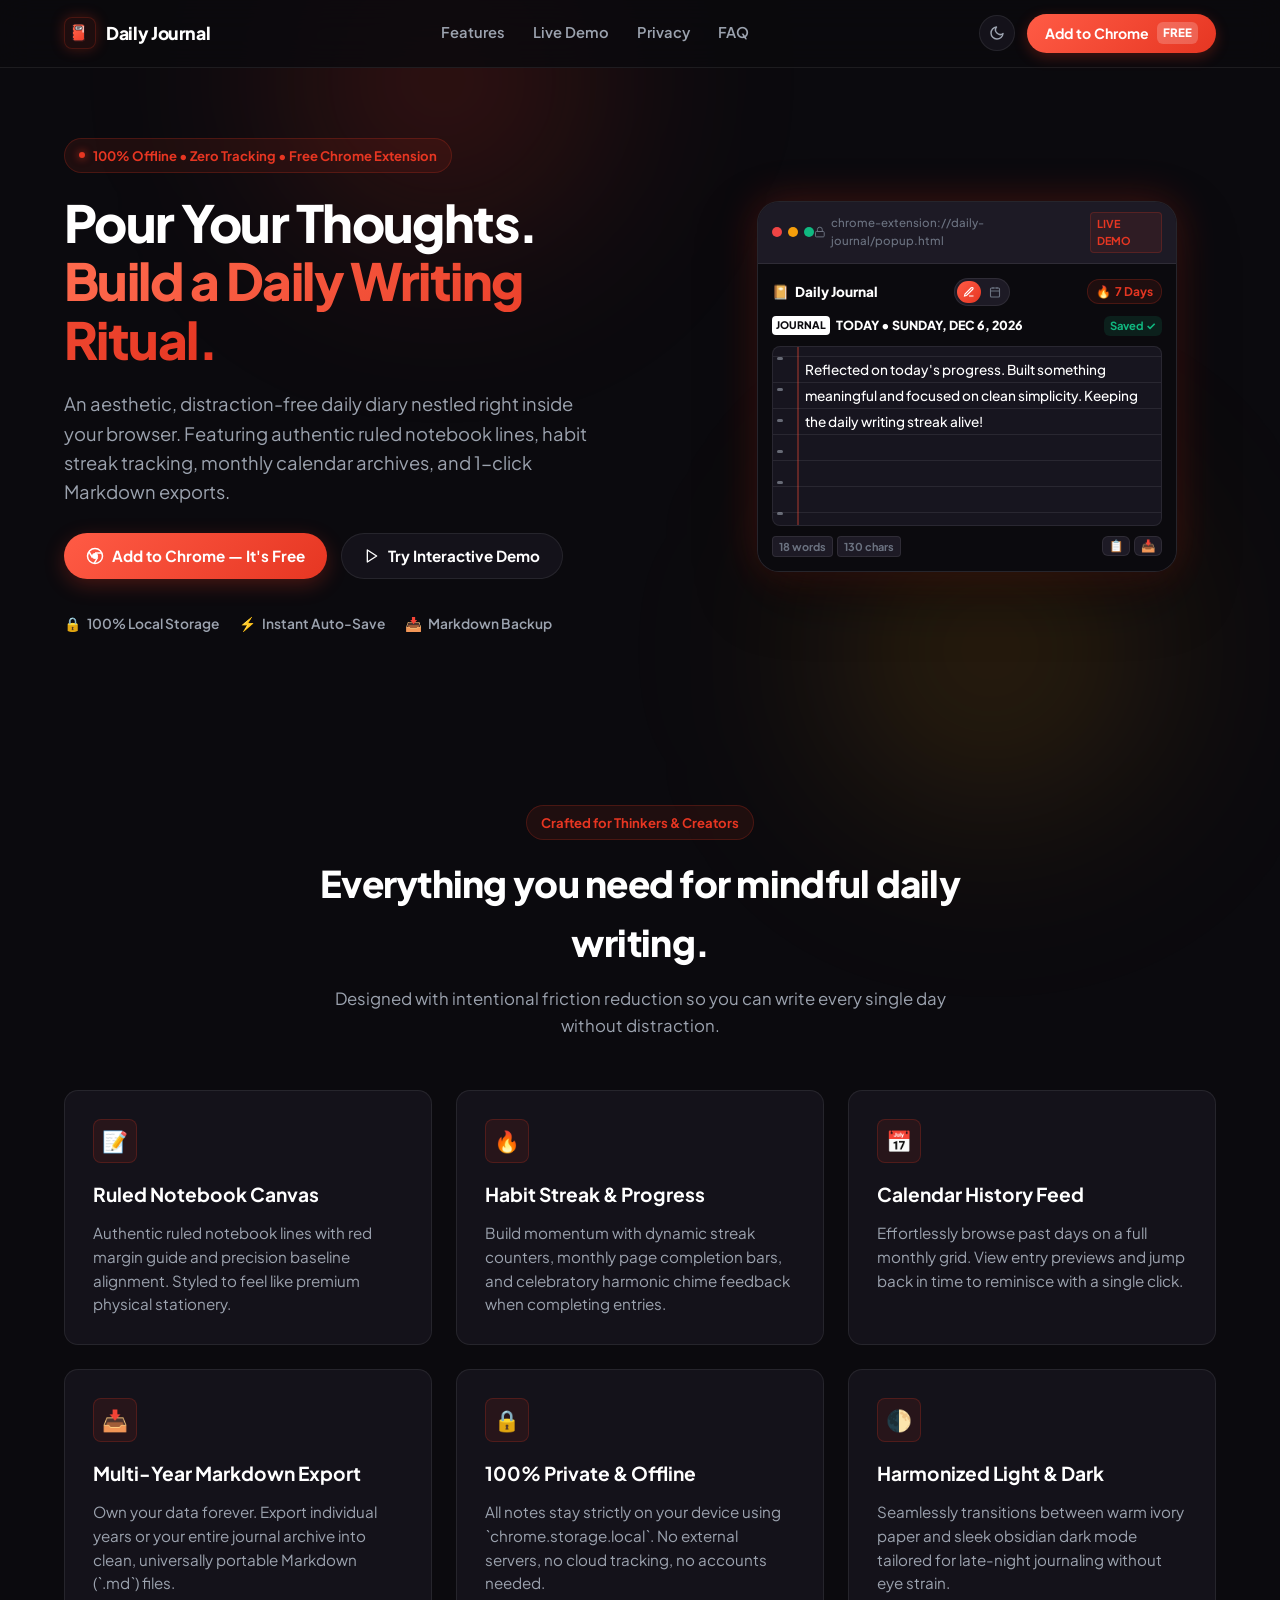
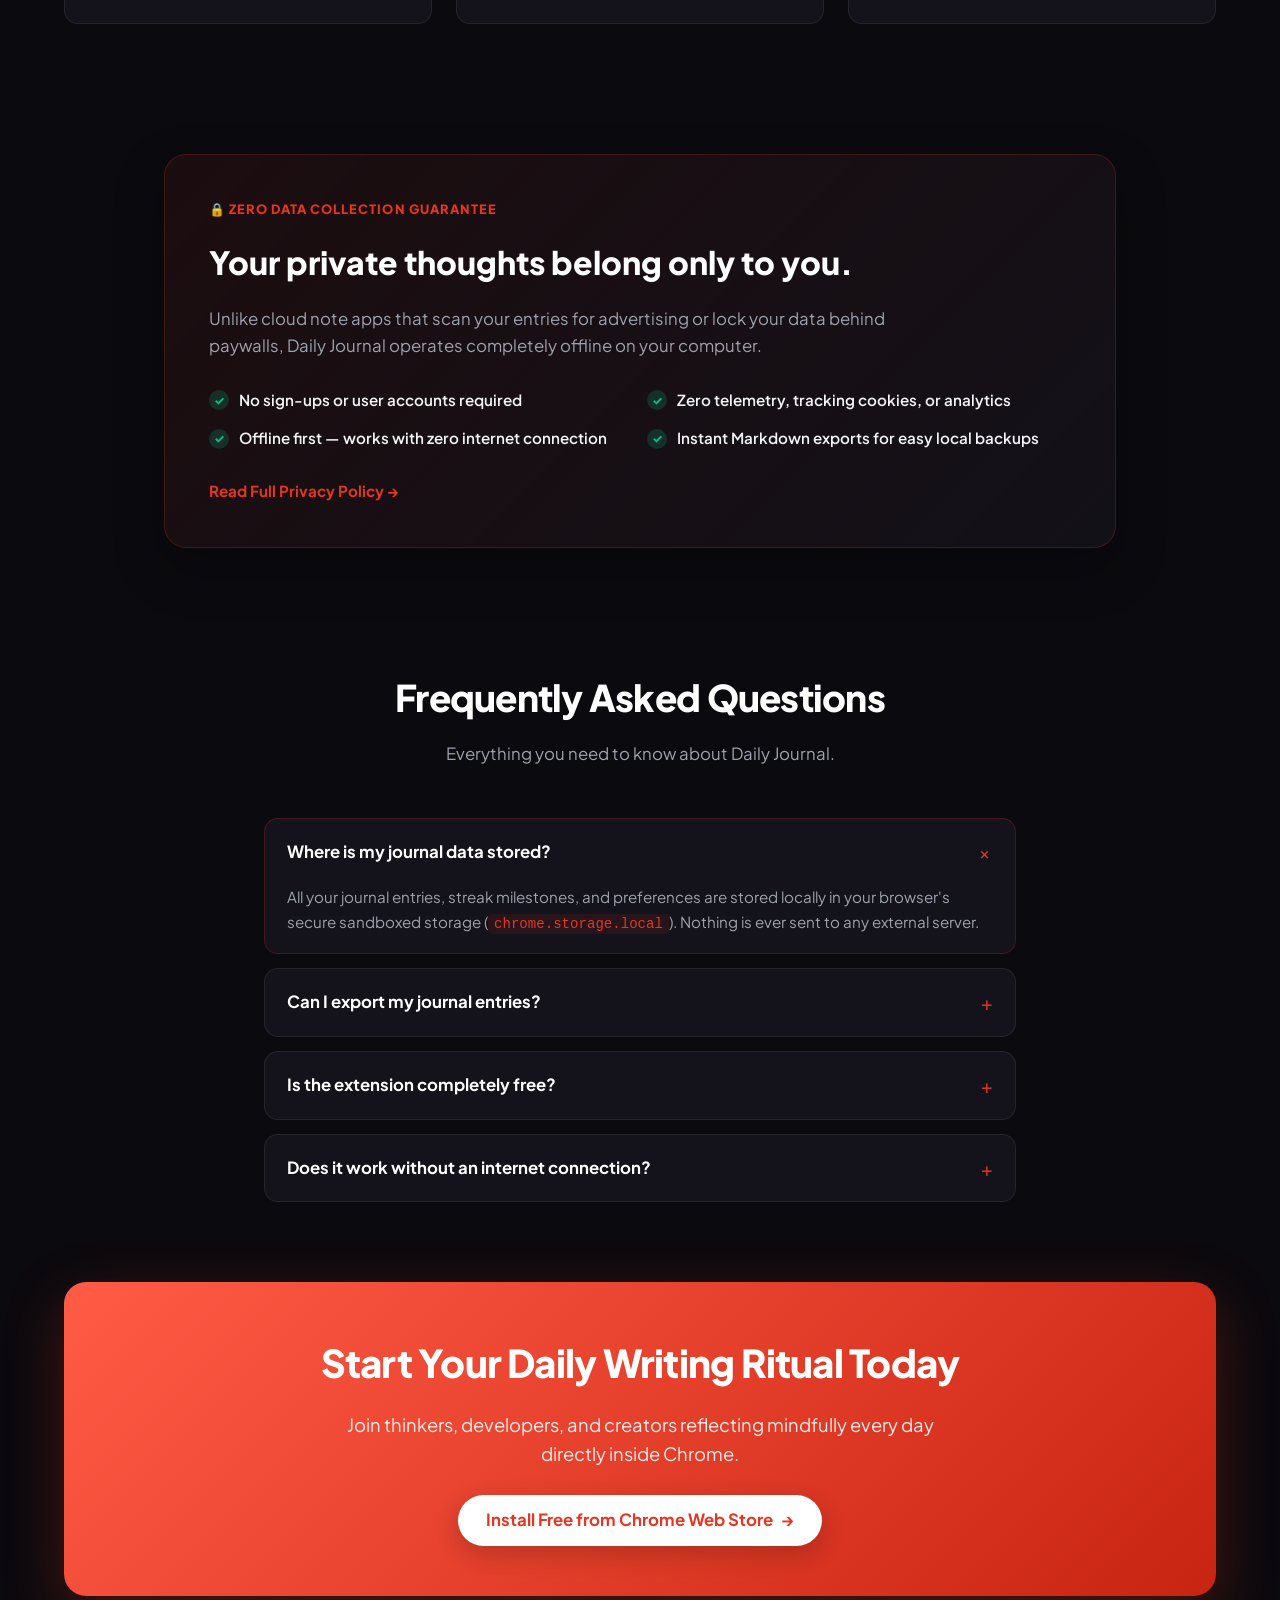
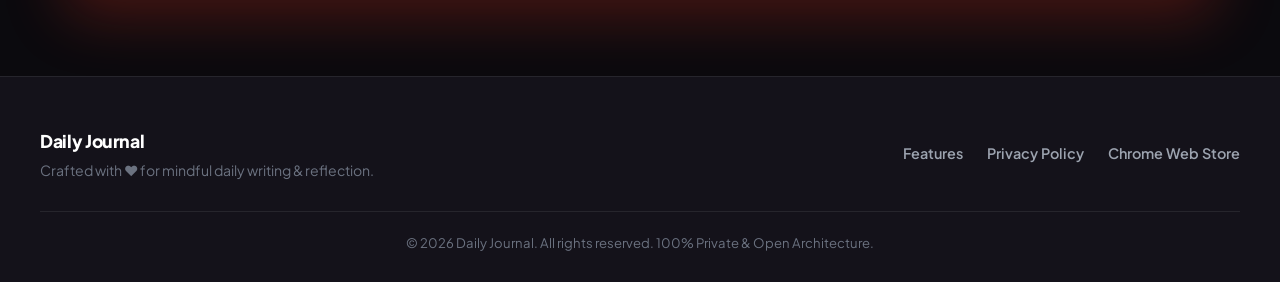
==== index.html @ 75b4e6ef "feat: initial commit for Daily Journal marketing website with GitHub templates, Pages workflow, and " ====
<!DOCTYPE html>
<html lang="en" data-theme="dark">

<head>
    <meta charset="UTF-8">
    <meta name="viewport" content="width=device-width, initial-scale=1.0">
    <title>Daily Journal - Minimalist Chrome Extension for Mindful Daily Writing</title>
    <meta name="description"
        content="An elegant, distraction-free daily journaling Chrome extension with authentic ruled paper lines, streak habit tracking, calendar history, and 1-click Markdown export. 100% offline & private.">
    <meta name="keywords"
        content="chrome extension, daily journal, minimalist diary, habit tracker, privacy note app, markdown journal, offline notes">
    
    <!-- Open Graph / Meta -->
    <meta property="og:type" content="website">
    <meta property="og:title" content="Daily Journal - Minimalist Chrome Extension">
    <meta property="og:description"
        content="Pour your thoughts and build a consistent writing habit directly in your browser. 100% private and offline.">
    
    <!-- Favicon -->
    <link rel="icon" type="image/svg+xml" href="data:image/svg+xml,%3Csvg xmlns='http://www.w3.org/2000/svg' viewBox='0 0 128 128'%3E%3Crect x='20' y='12' width='70' height='98' rx='14' fill='%23FF5B45'/%3E%3Crect x='36' y='24' width='40' height='22' rx='6' fill='%23FFFFFF'/%3E%3Cpolygon points='84,44 100,44 92,90' fill='%23FBBF24'/%3E%3C/svg%3E">

    <link rel="stylesheet" href="css/style.css">
    <link rel="preconnect" href="https://fonts.googleapis.com">
    <link rel="preconnect" href="https://fonts.gstatic.com" crossorigin>
    <link
        href="https://fonts.googleapis.com/css2?family=Plus+Jakarta+Sans:wght@400;500;600;700;800&family=Inter:wght@400;500;600;700&display=swap"
        rel="stylesheet">
</head>

<body>
    <!-- Ambient Background Glows -->
    <div class="ambient-glow glow-top"></div>
    <div class="ambient-glow glow-bottom"></div>

    <!-- Navigation Header -->
    <header class="site-header">
        <div class="nav-container">
            <a href="#" class="brand-badge">
                <div class="brand-icon">
                    <svg xmlns="http://www.w3.org/2000/svg" width="22" height="22" viewBox="0 0 128 128" fill="none">
                        <rect x="23" y="15" width="70" height="98" rx="14" fill="#C53222" opacity="0.4" />
                        <rect x="20" y="12" width="70" height="98" rx="14" fill="url(#coralCoverGrad)" stroke="#18151D" stroke-width="5" stroke-linejoin="round" />
                        <path d="M82 22C84.2 22 86 23.8 86 26V58C86 60.2 84.2 62 82 62C79.8 62 78 60.2 78 58V26C78 23.8 79.8 22 82 22Z" fill="#FFFFFF" opacity="0.75" />
                        <rect x="36" y="24" width="40" height="22" rx="6" fill="#F8FAFC" stroke="#18151D" stroke-width="4.5" />
                        <line x1="46" y1="32" x2="66" y2="32" stroke="#18151D" stroke-width="3.5" stroke-linecap="round" />
                        <line x1="46" y1="38" x2="60" y2="38" stroke="#18151D" stroke-width="3.5" stroke-linecap="round" />
                        <line x1="14" y1="28" x2="26" y2="28" stroke="#18151D" stroke-width="6" stroke-linecap="round" />
                        <line x1="14" y1="52" x2="26" y2="52" stroke="#18151D" stroke-width="6" stroke-linecap="round" />
                        <line x1="14" y1="76" x2="26" y2="76" stroke="#18151D" stroke-width="6" stroke-linecap="round" />
                        <line x1="14" y1="98" x2="26" y2="98" stroke="#18151D" stroke-width="6" stroke-linecap="round" />
                        <defs>
                            <linearGradient id="coralCoverGrad" x1="20" y1="12" x2="90" y2="110" gradientUnits="userSpaceOnUse">
                                <stop stop-color="#FF6B4E" />
                                <stop offset="1" stop-color="#F03D2B" />
                            </linearGradient>
                        </defs>
                    </svg>
                </div>
                <span class="brand-text">Daily Journal</span>
            </a>

            <nav class="nav-links">
                <a href="#features" class="nav-link">Features</a>
                <a href="#interactive-demo" class="nav-link">Live Demo</a>
                <a href="#privacy" class="nav-link">Privacy</a>
                <a href="#faq" class="nav-link">FAQ</a>
            </nav>

            <div class="nav-actions">
                <button id="theme-toggle-btn" class="icon-toggle-btn" aria-label="Toggle Light and Dark Mode" title="Toggle Theme">
                    <svg id="theme-icon-sun" class="hidden" xmlns="http://www.w3.org/2000/svg" width="16" height="16" viewBox="0 0 24 24" fill="none" stroke="currentColor" stroke-width="2.2" stroke-linecap="round" stroke-linejoin="round">
                        <circle cx="12" cy="12" r="5" />
                        <line x1="12" y1="1" x2="12" y2="3" />
                        <line x1="12" y1="21" x2="12" y2="23" />
                        <line x1="4.22" y1="4.22" x2="5.64" y2="5.64" />
                        <line x1="18.36" y1="18.36" x2="19.78" y2="19.78" />
                        <line x1="1" y1="12" x2="3" y2="12" />
                        <line x1="21" y1="12" x2="23" y2="12" />
                        <line x1="4.22" y1="19.78" x2="5.64" y2="18.36" />
                        <line x1="18.36" y1="5.64" x2="19.78" y2="4.22" />
                    </svg>
                    <svg id="theme-icon-moon" xmlns="http://www.w3.org/2000/svg" width="16" height="16" viewBox="0 0 24 24" fill="none" stroke="currentColor" stroke-width="2.2" stroke-linecap="round" stroke-linejoin="round">
                        <path d="M21 12.79A9 9 0 1 1 11.21 3 7 7 0 0 0 21 12.79z" />
                    </svg>
                </button>
                <a href="https://chrome.google.com/webstore" target="_blank" class="cta-btn cta-btn-header">
                    <span>Add to Chrome</span>
                    <span class="cta-badge">Free</span>
                </a>
            </div>
        </div>
    </header>

    <!-- Hero Section -->
    <main>
        <section class="hero-section">
            <div class="hero-content">
                <div class="pill-tag">
                    <span class="pill-dot"></span>
                    <span>100% Offline • Zero Tracking • Free Chrome Extension</span>
                </div>
                
                <h1 class="hero-headline">
                    Pour Your Thoughts.<br>
                    <span class="gradient-text">Build a Daily Writing Ritual.</span>
                </h1>

                <p class="hero-subtext">
                    An aesthetic, distraction-free daily diary nestled right inside your browser. Featuring authentic ruled notebook lines, habit streak tracking, monthly calendar archives, and 1-click Markdown exports.
                </p>

                <div class="hero-cta-group">
                    <a href="https://chrome.google.com/webstore" target="_blank" class="cta-btn cta-btn-primary">
                        <svg xmlns="http://www.w3.org/2000/svg" width="18" height="18" viewBox="0 0 24 24" fill="currentColor">
                            <circle cx="12" cy="12" r="10" fill="none" stroke="currentColor" stroke-width="2"/>
                            <circle cx="12" cy="12" r="4"/>
                            <line x1="21.17" y1="8" x2="12" y2="8" stroke="currentColor" stroke-width="2"/>
                            <line x1="3.95" y1="6.06" x2="8.54" y2="14" stroke="currentColor" stroke-width="2"/>
                            <line x1="10.88" y1="21.94" x2="15.46" y2="14" stroke="currentColor" stroke-width="2"/>
                        </svg>
                        <span>Add to Chrome — It's Free</span>
                    </a>
                    <a href="#interactive-demo" class="cta-btn cta-btn-secondary">
                        <svg xmlns="http://www.w3.org/2000/svg" width="16" height="16" viewBox="0 0 24 24" fill="none" stroke="currentColor" stroke-width="2" stroke-linecap="round" stroke-linejoin="round">
                            <polygon points="5 3 19 12 5 21 5 3"/>
                        </svg>
                        <span>Try Interactive Demo</span>
                    </a>
                </div>

                <div class="hero-trust-badges">
                    <div class="trust-item">
                        <span class="trust-icon">🔒</span>
                        <span>100% Local Storage</span>
                    </div>
                    <div class="trust-item">
                        <span class="trust-icon">⚡</span>
                        <span>Instant Auto-Save</span>
                    </div>
                    <div class="trust-item">
                        <span class="trust-icon">📥</span>
                        <span>Markdown Backup</span>
                    </div>
                </div>
            </div>

            <!-- Interactive Live Mockup -->
            <div id="interactive-demo" class="hero-preview-container">
                <div class="mockup-frame">
                    <div class="mockup-header-bar">
                        <div class="mockup-dots">
                            <span class="dot red"></span>
                            <span class="dot yellow"></span>
                            <span class="dot green"></span>
                        </div>
                        <div class="mockup-address-bar">
                            <svg xmlns="http://www.w3.org/2000/svg" width="12" height="12" viewBox="0 0 24 24" fill="none" stroke="currentColor" stroke-width="2"><rect x="3" y="11" width="18" height="11" rx="2" ry="2"/><path d="M7 11V7a5 5 0 0 1 10 0v4"/></svg>
                            <span>chrome-extension://daily-journal/popup.html</span>
                        </div>
                        <div class="mockup-hint">Live Demo</div>
                    </div>

                    <!-- Journal Extension Window Simulation -->
                    <div class="journal-card-demo">
                        <div class="demo-header">
                            <div class="demo-brand">
                                <span class="demo-icon">📔</span>
                                <span class="demo-title">Daily Journal</span>
                            </div>
                            <div class="demo-tabs">
                                <button class="demo-tab active" title="Daily Notes View">
                                    <svg xmlns="http://www.w3.org/2000/svg" width="12" height="12" viewBox="0 0 24 24" fill="none" stroke="currentColor" stroke-width="2.2"><path d="M12 20h9"/><path d="M16.5 3.5a2.121 2.121 0 0 1 3 3L7 19l-4 1 1-4L16.5 3.5z"/></svg>
                                </button>
                                <button class="demo-tab" title="Calendar Overview">
                                    <svg xmlns="http://www.w3.org/2000/svg" width="12" height="12" viewBox="0 0 24 24" fill="none" stroke="currentColor" stroke-width="2.2"><rect x="3" y="4" width="18" height="18" rx="2" ry="2"/><line x1="16" y1="2" x2="16" y2="6"/><line x1="8" y1="2" x2="8" y2="6"/><line x1="3" y1="10" x2="21" y2="10"/></svg>
                                </button>
                            </div>
                            <div class="demo-streak">
                                <span class="fire-icon">🔥</span>
                                <span>7 Days</span>
                            </div>
                        </div>

                        <div class="demo-editor-header">
                            <div class="demo-editor-tag">JOURNAL</div>
                            <h3 id="demo-date-heading">TODAY • WEDNESDAY, OCT 7, 2026</h3>
                            <span class="demo-saved-tag">Saved ✓</span>
                        </div>

                        <div class="demo-paper-container">
                            <div class="demo-spine">
                                <span></span><span></span><span></span><span></span><span></span><span></span>
                            </div>
                            <textarea id="demo-textarea" placeholder="Pour your thoughts here... How was your day?">Reflected on today's progress. Built something meaningful and focused on clean simplicity. Keeping the daily writing streak alive!</textarea>
                        </div>

                        <div class="demo-footer">
                            <div class="demo-stats">
                                <span id="demo-word-count" class="demo-stat-pill">23 words</span>
                                <span id="demo-char-count" class="demo-stat-pill">144 chars</span>
                            </div>
                            <div class="demo-actions">
                                <button class="demo-btn" title="Copy entry">📋</button>
                                <button class="demo-btn" title="Export Markdown">📥</button>
                            </div>
                        </div>
                    </div>
                </div>
            </div>
        </section>

        <!-- Core Features Grid -->
        <section id="features" class="features-section">
            <div class="section-heading">
                <div class="pill-tag">Crafted for Thinkers & Creators</div>
                <h2>Everything you need for mindful daily writing.</h2>
                <p>Designed with intentional friction reduction so you can write every single day without distraction.</p>
            </div>

            <div class="features-grid">
                <!-- Feature 1 -->
                <div class="feature-card">
                    <div class="feature-icon-wrapper">
                        <span>📝</span>
                    </div>
                    <h3>Ruled Notebook Canvas</h3>
                    <p>Authentic ruled notebook lines with red margin guide and precision baseline alignment. Styled to feel like premium physical stationery.</p>
                </div>

                <!-- Feature 2 -->
                <div class="feature-card">
                    <div class="feature-icon-wrapper">
                        <span>🔥</span>
                    </div>
                    <h3>Habit Streak & Progress</h3>
                    <p>Build momentum with dynamic streak counters, monthly page completion bars, and celebratory harmonic chime feedback when completing entries.</p>
                </div>

                <!-- Feature 3 -->
                <div class="feature-card">
                    <div class="feature-icon-wrapper">
                        <span>📅</span>
                    </div>
                    <h3>Calendar History Feed</h3>
                    <p>Effortlessly browse past days on a full monthly grid. View entry previews and jump back in time to reminisce with a single click.</p>
                </div>

                <!-- Feature 4 -->
                <div class="feature-card">
                    <div class="feature-icon-wrapper">
                        <span>📥</span>
                    </div>
                    <h3>Multi-Year Markdown Export</h3>
                    <p>Own your data forever. Export individual years or your entire journal archive into clean, universally portable Markdown (`.md`) files.</p>
                </div>

                <!-- Feature 5 -->
                <div class="feature-card">
                    <div class="feature-icon-wrapper">
                        <span>🔒</span>
                    </div>
                    <h3>100% Private & Offline</h3>
                    <p>All notes stay strictly on your device using `chrome.storage.local`. No external servers, no cloud tracking, no accounts needed.</p>
                </div>

                <!-- Feature 6 -->
                <div class="feature-card">
                    <div class="feature-icon-wrapper">
                        <span>🌓</span>
                    </div>
                    <h3>Harmonized Light & Dark</h3>
                    <p>Seamlessly transitions between warm ivory paper and sleek obsidian dark mode tailored for late-night journaling without eye strain.</p>
                </div>
            </div>
        </section>

        <!-- Privacy & Security Assurance -->
        <section id="privacy" class="privacy-section">
            <div class="privacy-card">
                <div class="privacy-badge">🔒 ZERO DATA COLLECTION GUARANTEE</div>
                <h2>Your private thoughts belong only to you.</h2>
                <p>Unlike cloud note apps that scan your entries for advertising or lock your data behind paywalls, Daily Journal operates completely offline on your computer.</p>
                
                <div class="privacy-checklist">
                    <div class="check-item">
                        <span class="check-icon">✓</span>
                        <span>No sign-ups or user accounts required</span>
                    </div>
                    <div class="check-item">
                        <span class="check-icon">✓</span>
                        <span>Zero telemetry, tracking cookies, or analytics</span>
                    </div>
                    <div class="check-item">
                        <span class="check-icon">✓</span>
                        <span>Offline first — works with zero internet connection</span>
                    </div>
                    <div class="check-item">
                        <span class="check-icon">✓</span>
                        <span>Instant Markdown exports for easy local backups</span>
                    </div>
                </div>

                <a href="privacy.html" class="privacy-link">Read Full Privacy Policy →</a>
            </div>
        </section>

        <!-- Frequently Asked Questions -->
        <section id="faq" class="faq-section">
            <div class="section-heading">
                <h2>Frequently Asked Questions</h2>
                <p>Everything you need to know about Daily Journal.</p>
            </div>

            <div class="faq-accordion">
                <details class="faq-item" open>
                    <summary class="faq-question">
                        <span>Where is my journal data stored?</span>
                        <span class="faq-icon">+</span>
                    </summary>
                    <div class="faq-answer">
                        <p>All your journal entries, streak milestones, and preferences are stored locally in your browser's secure sandboxed storage (<code>chrome.storage.local</code>). Nothing is ever sent to any external server.</p>
                    </div>
                </details>

                <details class="faq-item">
                    <summary class="faq-question">
                        <span>Can I export my journal entries?</span>
                        <span class="faq-icon">+</span>
                    </summary>
                    <div class="faq-answer">
                        <p>Yes! Click on the Habit Streak popover in the extension header to export any year's entries or your complete archive as a beautifully formatted Markdown (<code>.md</code>) file directly to your downloads folder.</p>
                    </div>
                </details>

                <details class="faq-item">
                    <summary class="faq-question">
                        <span>Is the extension completely free?</span>
                        <span class="faq-icon">+</span>
                    </summary>
                    <div class="faq-answer">
                        <p>Yes, Daily Journal is 100% free with no ads, no subscriptions, and no paywalled features.</p>
                    </div>
                </details>

                <details class="faq-item">
                    <summary class="faq-question">
                        <span>Does it work without an internet connection?</span>
                        <span class="faq-icon">+</span>
                    </summary>
                    <div class="faq-answer">
                        <p>Absolutely. Because all logic and storage run locally inside your browser package, you can write, reflect, and browse your history anywhere, anytime—even offline in airplane mode.</p>
                    </div>
                </details>
            </div>
        </section>

        <!-- Final Call to Action -->
        <section class="cta-banner-section">
            <div class="cta-banner-card">
                <h2>Start Your Daily Writing Ritual Today</h2>
                <p>Join thinkers, developers, and creators reflecting mindfully every day directly inside Chrome.</p>
                <div class="banner-actions">
                    <a href="https://chrome.google.com/webstore" target="_blank" class="cta-btn cta-btn-primary">
                        <span>Install Free from Chrome Web Store</span>
                        <span class="cta-arrow">→</span>
                    </a>
                </div>
            </div>
        </section>
    </main>

    <!-- Footer -->
    <footer class="site-footer">
        <div class="footer-container">
            <div class="footer-left">
                <span class="brand-text">Daily Journal</span>
                <p>Crafted with ❤️ for mindful daily writing & reflection.</p>
            </div>
            <div class="footer-links">
                <a href="#features">Features</a>
                <a href="privacy.html">Privacy Policy</a>
                <a href="https://chrome.google.com/webstore" target="_blank">Chrome Web Store</a>
            </div>
        </div>
        <div class="footer-bottom">
            <span>© 2026 Daily Journal. All rights reserved. 100% Private & Open Architecture.</span>
        </div>
    </footer>

    <script src="js/main.js"></script>
</body>

</html>
---- css/style.css ----
/* ==========================================================================
   Daily Journal - Marketing & Store Landing Page Design System
   ========================================================================== */

:root {
    /* Color Palette - Vibrant Coral & Golden Glow */
    --coral-primary: #E63622;
    --coral-light: #FF533D;
    --coral-dark: #C82412;
    --coral-gradient: linear-gradient(135deg, #FF5B45 0%, #E63622 100%);
    --coral-glow: rgba(230, 54, 34, 0.28);
    --coral-subtle: rgba(230, 54, 34, 0.09);
    --coral-border: rgba(230, 54, 34, 0.22);

    --accent-amber: #F59E0B;
    --accent-amber-glow: rgba(245, 158, 11, 0.25);

    /* Canvas (Dark by default for ultra-modern landing aesthetics) */
    --bg-base: #0B0A0E;
    --bg-surface: #14121A;
    --bg-surface-elevated: #1D1A25;
    --bg-header: rgba(11, 10, 14, 0.85);
    --bg-input: #17151F;
    --glass-border: rgba(255, 255, 255, 0.08);
    --glass-border-hover: rgba(255, 255, 255, 0.18);

    /* Typography */
    --text-pure: #FFFFFF;
    --text-primary: #F3F4F6;
    --text-secondary: #9CA3AF;
    --text-muted: #6B7280;

    /* Ruled Paper Simulation */
    --paper-line: rgba(255, 255, 255, 0.08);
    --paper-margin-line: rgba(255, 77, 54, 0.32);
    --paper-line-height: 26px;
    --paper-padding-top: 10px;

    /* Success / Accents */
    --success-green: #10B981;
    --radius-sm: 8px;
    --radius-md: 14px;
    --radius-lg: 22px;
    --radius-full: 9999px;
}

[data-theme="light"] {
    --bg-base: #F8F7F4;
    --bg-surface: #FFFFFF;
    --bg-surface-elevated: #F1EFEA;
    --bg-header: rgba(248, 247, 244, 0.88);
    --bg-input: #FFFFFF;
    --glass-border: rgba(0, 0, 0, 0.08);
    --glass-border-hover: rgba(0, 0, 0, 0.16);

    --text-pure: #1A181E;
    --text-primary: #27252E;
    --text-secondary: #4E4B56;
    --text-muted: #7E7A88;

    --paper-line: rgba(220, 80, 60, 0.12);
    --paper-margin-line: rgba(230, 54, 34, 0.26);
}

/* Base Resets */
*, *::before, *::after {
    box-sizing: border-box;
    margin: 0;
    padding: 0;
}

html {
    scroll-behavior: smooth;
    font-size: 16px;
}

body {
    font-family: 'Plus Jakarta Sans', 'Inter', -apple-system, BlinkMacSystemFont, sans-serif;
    background-color: var(--bg-base);
    color: var(--text-primary);
    line-height: 1.6;
    overflow-x: hidden;
    position: relative;
    transition: background-color 0.3s ease, color 0.3s ease;
    -webkit-font-smoothing: antialiased;
}

/* Ambient Glows */
.ambient-glow {
    position: fixed;
    pointer-events: none;
    border-radius: 50%;
    z-index: 0;
}

.glow-top {
    top: -120px;
    left: 15%;
    width: 500px;
    height: 400px;
    background: radial-gradient(circle, var(--coral-glow) 0%, transparent 70%);
    filter: blur(90px);
}

.glow-bottom {
    bottom: 50px;
    right: 5%;
    width: 450px;
    height: 400px;
    background: radial-gradient(circle, var(--accent-amber-glow) 0%, transparent 70%);
    filter: blur(100px);
}

/* Header & Nav */
.site-header {
    position: sticky;
    top: 0;
    width: 100%;
    background: var(--bg-header);
    backdrop-filter: blur(16px);
    -webkit-backdrop-filter: blur(16px);
    border-bottom: 1px solid var(--glass-border);
    z-index: 100;
    transition: all 0.3s ease;
}

.nav-container {
    max-width: 1200px;
    margin: 0 auto;
    padding: 14px 24px;
    display: flex;
    justify-content: space-between;
    align-items: center;
    gap: 16px;
}

.brand-badge {
    display: flex;
    align-items: center;
    gap: 10px;
    text-decoration: none;
    color: var(--text-pure);
}

.brand-icon {
    width: 32px;
    height: 32px;
    background: var(--coral-subtle);
    border: 1px solid var(--coral-border);
    border-radius: var(--radius-sm);
    display: flex;
    align-items: center;
    justify-content: center;
    box-shadow: 0 0 14px var(--coral-glow);
    transition: transform 0.3s cubic-bezier(0.34, 1.56, 0.64, 1);
}

.brand-badge:hover .brand-icon {
    transform: rotate(-8deg) scale(1.1);
}

.brand-text {
    font-size: 1.1rem;
    font-weight: 800;
    letter-spacing: -0.02em;
    color: var(--text-pure);
}

.nav-links {
    display: flex;
    gap: 28px;
    align-items: center;
}

.nav-link {
    color: var(--text-secondary);
    text-decoration: none;
    font-size: 0.92rem;
    font-weight: 600;
    transition: color 0.2s ease;
}

.nav-link:hover {
    color: var(--coral-primary);
}

.nav-actions {
    display: flex;
    align-items: center;
    gap: 12px;
}

.icon-toggle-btn {
    background: var(--bg-surface);
    border: 1px solid var(--glass-border);
    color: var(--text-secondary);
    width: 36px;
    height: 36px;
    border-radius: var(--radius-full);
    display: flex;
    align-items: center;
    justify-content: center;
    cursor: pointer;
    transition: all 0.2s ease;
}

.icon-toggle-btn:hover {
    color: var(--coral-primary);
    border-color: var(--coral-border);
    background: var(--coral-subtle);
    transform: rotate(15deg);
}

.icon-toggle-btn .hidden {
    display: none;
}

/* Call to Action Buttons */
.cta-btn {
    display: inline-flex;
    align-items: center;
    justify-content: center;
    gap: 8px;
    font-family: inherit;
    font-size: 0.95rem;
    font-weight: 700;
    text-decoration: none;
    border-radius: var(--radius-full);
    padding: 10px 22px;
    cursor: pointer;
    transition: all 0.25s cubic-bezier(0.16, 1, 0.3, 1);
}

.cta-btn-header {
    background: var(--coral-gradient);
    color: #FFFFFF;
    box-shadow: 0 4px 14px var(--coral-glow);
    padding: 8px 18px;
    font-size: 0.88rem;
}

.cta-badge {
    background: rgba(255, 255, 255, 0.2);
    font-size: 0.72rem;
    font-weight: 800;
    padding: 2px 6px;
    border-radius: 6px;
    text-transform: uppercase;
}

.cta-btn-primary {
    background: var(--coral-gradient);
    color: #FFFFFF;
    box-shadow: 0 6px 20px var(--coral-glow);
}

.cta-btn-primary:hover {
    transform: translateY(-2px);
    box-shadow: 0 8px 28px var(--coral-glow);
}

.cta-btn-secondary {
    background: var(--bg-surface);
    border: 1px solid var(--glass-border);
    color: var(--text-pure);
}

.cta-btn-secondary:hover {
    border-color: var(--coral-border);
    background: var(--coral-subtle);
    color: var(--coral-primary);
    transform: translateY(-2px);
}

/* Hero Section */
.hero-section {
    max-width: 1200px;
    margin: 0 auto;
    padding: 70px 24px 80px 24px;
    display: grid;
    grid-template-columns: 1.15fr 0.95fr;
    gap: 50px;
    align-items: center;
    position: relative;
    z-index: 10;
}

.hero-content {
    display: flex;
    flex-direction: column;
    gap: 20px;
}

.pill-tag {
    display: inline-flex;
    align-items: center;
    gap: 8px;
    background: var(--coral-subtle);
    border: 1px solid var(--coral-border);
    color: var(--coral-primary);
    font-size: 0.82rem;
    font-weight: 700;
    padding: 6px 14px;
    border-radius: var(--radius-full);
    width: fit-content;
}

.pill-dot {
    width: 6px;
    height: 6px;
    border-radius: 50%;
    background: var(--coral-primary);
    box-shadow: 0 0 8px var(--coral-primary);
    animation: pulseDot 2s infinite ease-in-out;
}

@keyframes pulseDot {
    0%, 100% { transform: scale(1); opacity: 1; }
    50% { transform: scale(1.5); opacity: 0.5; }
}

.hero-headline {
    font-size: 3.2rem;
    font-weight: 800;
    line-height: 1.15;
    letter-spacing: -0.03em;
    color: var(--text-pure);
}

.gradient-text {
    background: linear-gradient(135deg, #FF6B4E 0%, #E63622 100%);
    -webkit-background-clip: text;
    -webkit-text-fill-color: transparent;
}

.hero-subtext {
    font-size: 1.15rem;
    color: var(--text-secondary);
    line-height: 1.6;
    max-width: 540px;
}

.hero-cta-group {
    display: flex;
    gap: 14px;
    flex-wrap: wrap;
    margin-top: 6px;
}

.hero-trust-badges {
    display: flex;
    gap: 20px;
    margin-top: 14px;
    flex-wrap: wrap;
}

.trust-item {
    display: flex;
    align-items: center;
    gap: 6px;
    font-size: 0.86rem;
    font-weight: 600;
    color: var(--text-secondary);
}

/* Mockup Frame & Live Simulation */
.hero-preview-container {
    display: flex;
    justify-content: center;
    position: relative;
}

.mockup-frame {
    width: 100%;
    max-width: 420px;
    background: var(--bg-surface);
    border: 1px solid var(--glass-border);
    border-radius: var(--radius-lg);
    box-shadow: 0 24px 60px rgba(0, 0, 0, 0.4), 0 0 40px var(--coral-glow);
    overflow: hidden;
    transition: transform 0.3s ease;
}

.mockup-frame:hover {
    transform: translateY(-4px);
}

.mockup-header-bar {
    display: flex;
    align-items: center;
    justify-content: space-between;
    padding: 10px 14px;
    background: var(--bg-surface-elevated);
    border-bottom: 1px solid var(--glass-border);
    font-size: 0.75rem;
}

.mockup-dots {
    display: flex;
    gap: 6px;
}

.mockup-dots .dot {
    width: 10px;
    height: 10px;
    border-radius: 50%;
}

.dot.red { background: #EF4444; }
.dot.yellow { background: #F59E0B; }
.dot.green { background: #10B981; }

.mockup-address-bar {
    display: flex;
    align-items: center;
    gap: 6px;
    color: var(--text-muted);
    font-size: 0.72rem;
    font-weight: 500;
}

.mockup-hint {
    background: var(--coral-subtle);
    border: 1px solid var(--coral-border);
    color: var(--coral-primary);
    font-weight: 700;
    font-size: 0.68rem;
    padding: 2px 6px;
    border-radius: 4px;
    text-transform: uppercase;
}

/* Journal Live Simulation */
.journal-card-demo {
    padding: 14px;
    display: flex;
    flex-direction: column;
    gap: 10px;
    background: var(--bg-base);
}

.demo-header {
    display: flex;
    align-items: center;
    justify-content: space-between;
}

.demo-brand {
    display: flex;
    align-items: center;
    gap: 6px;
    font-weight: 800;
    font-size: 0.85rem;
    color: var(--text-pure);
}

.demo-tabs {
    display: flex;
    background: var(--bg-surface-elevated);
    border: 1px solid var(--glass-border);
    border-radius: 20px;
    padding: 2px;
    gap: 2px;
}

.demo-tab {
    background: transparent;
    border: none;
    color: var(--text-muted);
    width: 24px;
    height: 22px;
    border-radius: 12px;
    display: flex;
    align-items: center;
    justify-content: center;
    cursor: pointer;
}

.demo-tab.active {
    background: var(--coral-gradient);
    color: #FFFFFF;
}

.demo-streak {
    display: flex;
    align-items: center;
    gap: 4px;
    background: var(--coral-subtle);
    border: 1px solid var(--coral-border);
    color: var(--coral-primary);
    font-size: 0.75rem;
    font-weight: 700;
    padding: 2px 8px;
    border-radius: 12px;
}

.demo-editor-header {
    display: flex;
    align-items: center;
    gap: 6px;
}

.demo-editor-tag {
    font-size: 0.65rem;
    font-weight: 800;
    padding: 1px 4px;
    border-radius: 4px;
    background: var(--text-pure);
    color: var(--bg-base);
}

.demo-editor-header h3 {
    font-size: 0.78rem;
    font-weight: 800;
    color: var(--text-pure);
    flex: 1;
    white-space: nowrap;
    overflow: hidden;
    text-overflow: ellipsis;
}

.demo-saved-tag {
    font-size: 0.7rem;
    font-weight: 700;
    color: var(--success-green);
    background: rgba(16, 185, 129, 0.12);
    padding: 1px 6px;
    border-radius: 6px;
}

.demo-paper-container {
    position: relative;
    height: 180px;
    border: 1px solid var(--glass-border);
    border-radius: var(--radius-sm);
    background: var(--bg-input);
    overflow: hidden;
}

.demo-spine {
    position: absolute;
    left: 4px;
    top: 10px;
    bottom: 10px;
    width: 6px;
    display: flex;
    flex-direction: column;
    justify-content: space-between;
    pointer-events: none;
    z-index: 10;
    opacity: 0.6;
}

.demo-spine span {
    width: 6px;
    height: 3px;
    border-radius: 2px;
    background: #9CA3AF;
}

#demo-textarea {
    width: 100%;
    height: 100%;
    background-color: transparent;
    background-image: 
        linear-gradient(90deg, transparent 24px, var(--paper-margin-line) 24px, var(--paper-margin-line) 25.5px, transparent 25.5px),
        linear-gradient(to bottom, transparent calc(var(--paper-line-height) - 1px), var(--paper-line) calc(var(--paper-line-height) - 1px), var(--paper-line) var(--paper-line-height));
    background-size: 100% 100%, 100% var(--paper-line-height);
    background-position: 0 0, 0 var(--paper-padding-top);
    background-repeat: no-repeat, repeat-y;
    background-attachment: local;
    border: none;
    outline: none;
    resize: none;
    padding: var(--paper-padding-top) 10px var(--paper-padding-top) 32px;
    color: var(--text-pure);
    font-family: inherit;
    font-size: 0.85rem;
    font-weight: 500;
    line-height: var(--paper-line-height);
    box-sizing: border-box;
}

.demo-footer {
    display: flex;
    align-items: center;
    justify-content: space-between;
}

.demo-stats {
    display: flex;
    gap: 4px;
}

.demo-stat-pill {
    font-size: 0.68rem;
    font-weight: 700;
    color: var(--text-muted);
    background: var(--bg-surface-elevated);
    border: 1px solid var(--glass-border);
    padding: 1px 6px;
    border-radius: 4px;
}

.demo-actions {
    display: flex;
    gap: 4px;
}

.demo-btn {
    background: var(--bg-surface-elevated);
    border: 1px solid var(--glass-border);
    border-radius: 6px;
    font-size: 0.72rem;
    padding: 2px 6px;
    cursor: pointer;
}

/* Features Grid */
.features-section {
    max-width: 1200px;
    margin: 0 auto;
    padding: 90px 24px;
    position: relative;
    z-index: 10;
}

.section-heading {
    text-align: center;
    max-width: 650px;
    margin: 0 auto 50px auto;
    display: flex;
    flex-direction: column;
    align-items: center;
    gap: 14px;
}

.section-heading h2 {
    font-size: 2.3rem;
    font-weight: 800;
    letter-spacing: -0.02em;
    color: var(--text-pure);
}

.section-heading p {
    font-size: 1.05rem;
    color: var(--text-secondary);
}

.features-grid {
    display: grid;
    grid-template-columns: repeat(3, 1fr);
    gap: 24px;
}

.feature-card {
    background: var(--bg-surface);
    border: 1px solid var(--glass-border);
    border-radius: var(--radius-md);
    padding: 28px;
    display: flex;
    flex-direction: column;
    gap: 12px;
    transition: all 0.3s cubic-bezier(0.16, 1, 0.3, 1);
}

.feature-card:hover {
    border-color: var(--coral-border);
    transform: translateY(-4px);
    box-shadow: 0 12px 30px rgba(0, 0, 0, 0.25), 0 0 20px var(--coral-glow);
}

.feature-icon-wrapper {
    width: 44px;
    height: 44px;
    background: var(--coral-subtle);
    border: 1px solid var(--coral-border);
    border-radius: var(--radius-sm);
    display: flex;
    align-items: center;
    justify-content: center;
    font-size: 1.3rem;
    margin-bottom: 4px;
}

.feature-card h3 {
    font-size: 1.2rem;
    font-weight: 700;
    color: var(--text-pure);
}

.feature-card p {
    font-size: 0.95rem;
    color: var(--text-secondary);
    line-height: 1.55;
}

/* Privacy Assurance Section */
.privacy-section {
    max-width: 1000px;
    margin: 0 auto;
    padding: 40px 24px;
    position: relative;
    z-index: 10;
}

.privacy-card {
    background: linear-gradient(135deg, rgba(230, 54, 34, 0.08) 0%, rgba(20, 18, 26, 0.9) 100%);
    border: 1px solid var(--coral-border);
    border-radius: var(--radius-lg);
    padding: 44px;
    display: flex;
    flex-direction: column;
    gap: 18px;
    box-shadow: 0 20px 50px rgba(0, 0, 0, 0.3);
}

.privacy-badge {
    color: var(--coral-primary);
    font-size: 0.8rem;
    font-weight: 800;
    letter-spacing: 0.08em;
}

.privacy-card h2 {
    font-size: 2rem;
    font-weight: 800;
    color: var(--text-pure);
}

.privacy-card p {
    font-size: 1.05rem;
    color: var(--text-secondary);
    max-width: 720px;
}

.privacy-checklist {
    display: grid;
    grid-template-columns: repeat(2, 1fr);
    gap: 14px;
    margin-top: 10px;
}

.check-item {
    display: flex;
    align-items: center;
    gap: 10px;
    font-size: 0.95rem;
    font-weight: 600;
    color: var(--text-primary);
}

.check-icon {
    width: 20px;
    height: 20px;
    border-radius: 50%;
    background: rgba(16, 185, 129, 0.2);
    color: var(--success-green);
    display: flex;
    align-items: center;
    justify-content: center;
    font-size: 0.75rem;
    font-weight: 800;
}

.privacy-link {
    color: var(--coral-primary);
    font-weight: 700;
    text-decoration: none;
    font-size: 0.95rem;
    margin-top: 10px;
    width: fit-content;
    transition: transform 0.2s ease;
}

.privacy-link:hover {
    transform: translateX(4px);
}

/* FAQ Accordion */
.faq-section {
    max-width: 800px;
    margin: 0 auto;
    padding: 80px 24px;
    position: relative;
    z-index: 10;
}

.faq-accordion {
    display: flex;
    flex-direction: column;
    gap: 14px;
}

.faq-item {
    background: var(--bg-surface);
    border: 1px solid var(--glass-border);
    border-radius: var(--radius-md);
    overflow: hidden;
    transition: all 0.2s ease;
}

.faq-item[open] {
    border-color: var(--coral-border);
}

.faq-question {
    padding: 18px 22px;
    font-size: 1.05rem;
    font-weight: 700;
    color: var(--text-pure);
    cursor: pointer;
    list-style: none;
    display: flex;
    justify-content: space-between;
    align-items: center;
    user-select: none;
}

.faq-question::-webkit-details-marker {
    display: none;
}

.faq-icon {
    font-size: 1.2rem;
    font-weight: 400;
    color: var(--coral-primary);
    transition: transform 0.2s ease;
}

.faq-item[open] .faq-icon {
    transform: rotate(45deg);
}

.faq-answer {
    padding: 0 22px 18px 22px;
    color: var(--text-secondary);
    font-size: 0.95rem;
    line-height: 1.6;
}

.faq-answer code {
    background: var(--coral-subtle);
    color: var(--coral-primary);
    padding: 2px 6px;
    border-radius: 4px;
    font-size: 0.88rem;
}

/* Banner CTA */
.cta-banner-section {
    max-width: 1200px;
    margin: 0 auto 80px auto;
    padding: 0 24px;
    position: relative;
    z-index: 10;
}

.cta-banner-card {
    background: linear-gradient(135deg, #FF5B45 0%, #C82412 100%);
    border-radius: var(--radius-lg);
    padding: 50px 30px;
    text-align: center;
    color: #FFFFFF;
    box-shadow: 0 20px 60px var(--coral-glow);
    display: flex;
    flex-direction: column;
    align-items: center;
    gap: 16px;
}

.cta-banner-card h2 {
    font-size: 2.4rem;
    font-weight: 800;
    letter-spacing: -0.02em;
}

.cta-banner-card p {
    font-size: 1.15rem;
    opacity: 0.9;
    max-width: 600px;
}

.cta-banner-card .cta-btn-primary {
    background: #FFFFFF;
    color: var(--coral-primary);
    box-shadow: 0 8px 24px rgba(0, 0, 0, 0.2);
    font-size: 1.05rem;
    padding: 12px 28px;
    margin-top: 10px;
}

.cta-banner-card .cta-btn-primary:hover {
    transform: translateY(-2px) scale(1.02);
}

.cta-arrow {
    transition: transform 0.2s ease;
}

.cta-banner-card .cta-btn-primary:hover .cta-arrow {
    transform: translateX(4px);
}

/* Footer */
.site-footer {
    border-top: 1px solid var(--glass-border);
    background: var(--bg-surface);
    padding: 50px 24px 30px 24px;
    position: relative;
    z-index: 10;
}

.footer-container {
    max-width: 1200px;
    margin: 0 auto 30px auto;
    display: flex;
    justify-content: space-between;
    align-items: center;
    flex-wrap: wrap;
    gap: 20px;
}

.footer-left p {
    color: var(--text-muted);
    font-size: 0.88rem;
    margin-top: 4px;
}

.footer-links {
    display: flex;
    gap: 24px;
}

.footer-links a {
    color: var(--text-secondary);
    text-decoration: none;
    font-size: 0.9rem;
    font-weight: 600;
    transition: color 0.2s;
}

.footer-links a:hover {
    color: var(--coral-primary);
}

.footer-bottom {
    max-width: 1200px;
    margin: 0 auto;
    padding-top: 20px;
    border-top: 1px solid var(--glass-border);
    font-size: 0.82rem;
    color: var(--text-muted);
    text-align: center;
}

/* Responsive Breakpoints */
@media (max-width: 960px) {
    .hero-section {
        grid-template-columns: 1fr;
        padding-top: 40px;
        text-align: center;
    }

    .hero-content {
        align-items: center;
    }

    .hero-headline {
        font-size: 2.6rem;
    }

    .hero-cta-group, .hero-trust-badges {
        justify-content: center;
    }

    .features-grid {
        grid-template-columns: repeat(2, 1fr);
    }

    .privacy-checklist {
        grid-template-columns: 1fr;
    }
}

@media (max-width: 640px) {
    .nav-links {
        display: none;
    }

    .hero-headline {
        font-size: 2.1rem;
    }

    .features-grid {
        grid-template-columns: 1fr;
    }

    .privacy-card {
        padding: 28px 20px;
    }

    .footer-container {
        flex-direction: column;
        text-align: center;
    }
}
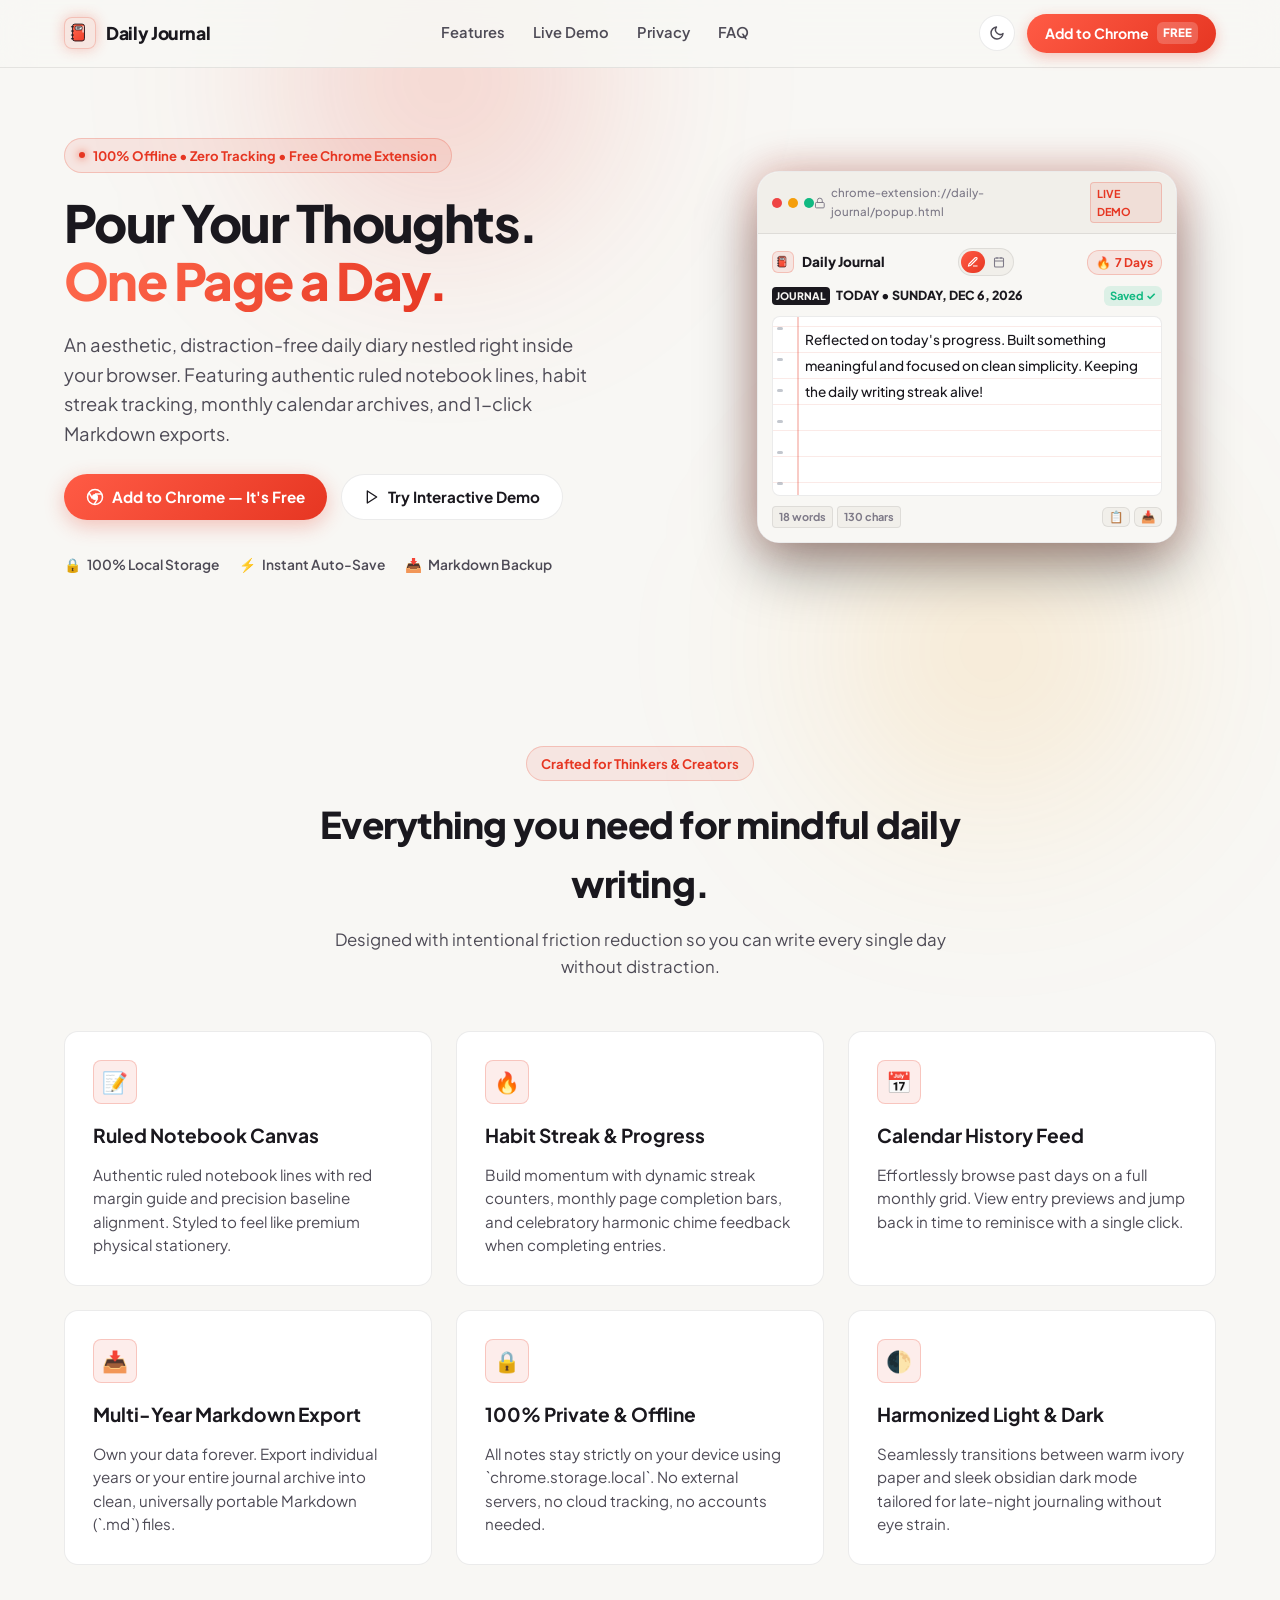
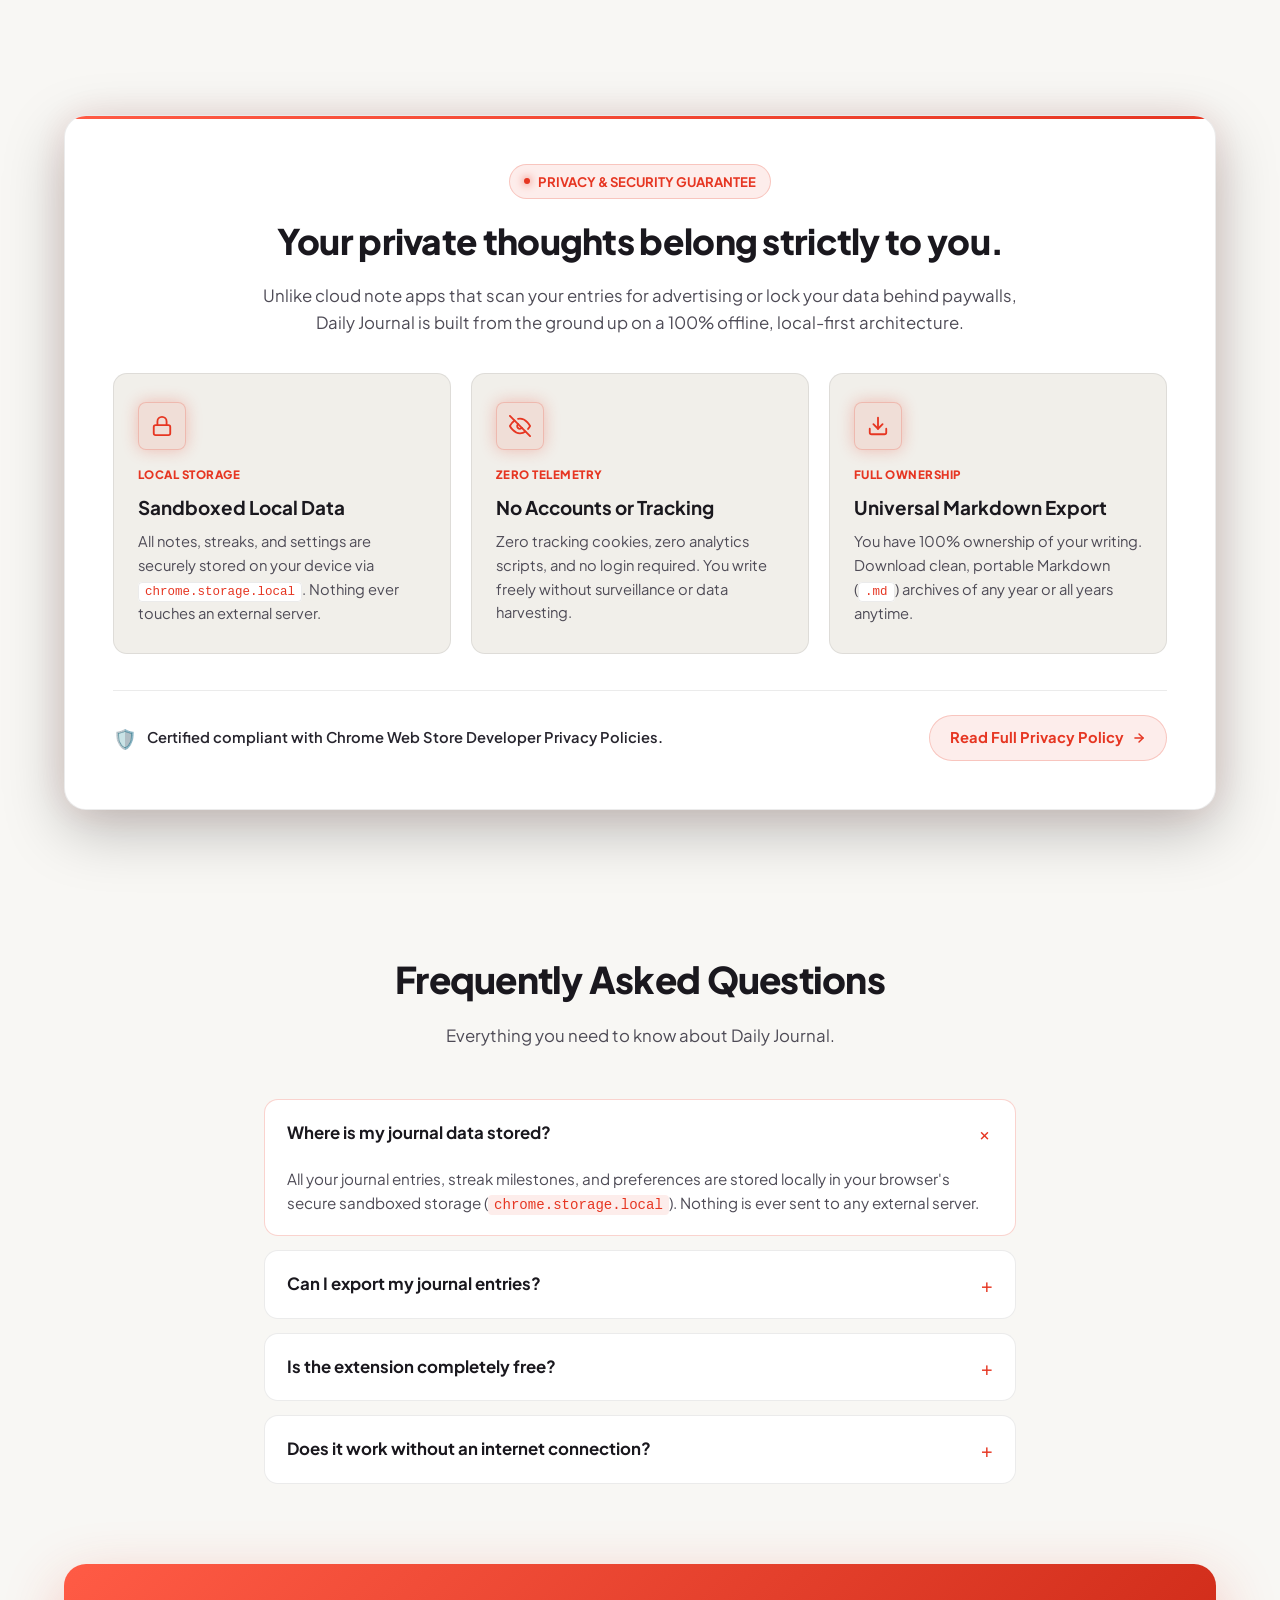
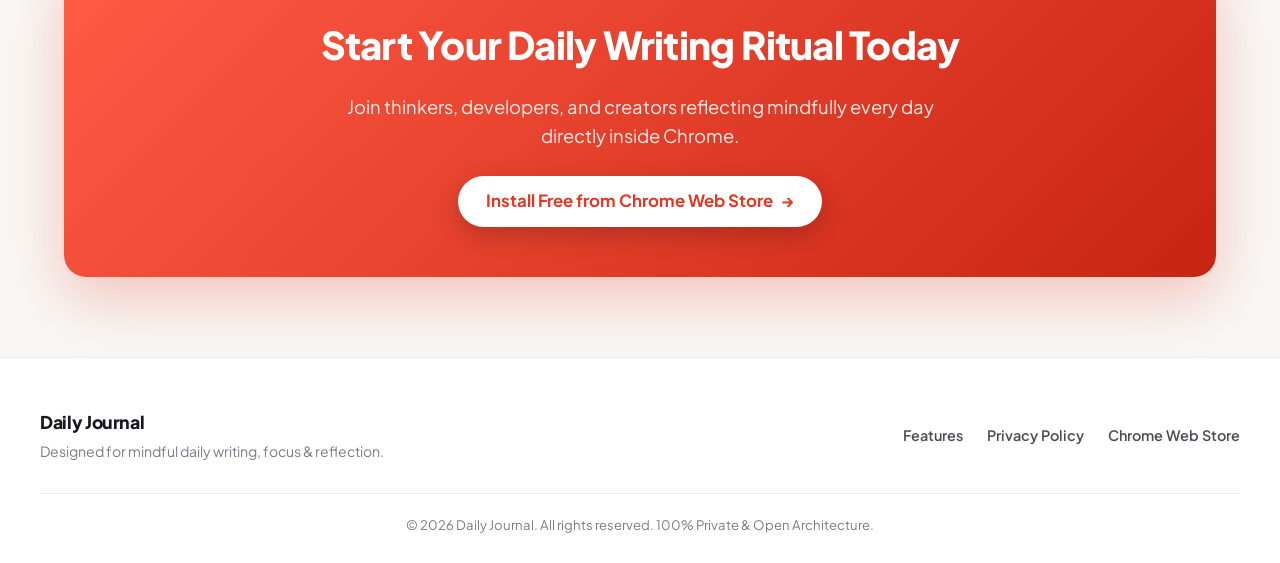
==== commit 4fb986f8: "feat: polish UI, add Light theme default, redesign privacy center, rename favicons, and add Google v" ====
--- a/index.html
+++ b/index.html
@@ -1,5 +1,5 @@
 <!DOCTYPE html>
-<html lang="en" data-theme="dark">
+<html lang="en" data-theme="light">
 
 <head>
     <meta charset="UTF-8">
@@ -15,9 +15,21 @@
     <meta property="og:title" content="Daily Journal - Minimalist Chrome Extension">
     <meta property="og:description"
         content="Pour your thoughts and build a consistent writing habit directly in your browser. 100% private and offline.">
-    
-    <!-- Favicon -->
-    <link rel="icon" type="image/svg+xml" href="data:image/svg+xml,%3Csvg xmlns='http://www.w3.org/2000/svg' viewBox='0 0 128 128'%3E%3Crect x='20' y='12' width='70' height='98' rx='14' fill='%23FF5B45'/%3E%3Crect x='36' y='24' width='40' height='22' rx='6' fill='%23FFFFFF'/%3E%3Cpolygon points='84,44 100,44 92,90' fill='%23FBBF24'/%3E%3C/svg%3E">
+    <meta property="og:image" content="icons/daily-journal-128.png">
+
+    <!-- Twitter Card Meta -->
+    <meta name="twitter:card" content="summary">
+    <meta name="twitter:title" content="Daily Journal - Minimalist Chrome Extension">
+    <meta name="twitter:description" content="Pour your thoughts and build a consistent writing habit directly in your browser. 100% private and offline.">
+    <meta name="twitter:image" content="icons/daily-journal-128.png">
+
+    <!-- Favicons & Touch Icons -->
+    <link rel="apple-touch-icon" sizes="180x180" href="favicons/apple-touch-icon.png">
+    <link rel="icon" type="image/png" sizes="32x32" href="favicons/favicon-32x32.png">
+    <link rel="icon" type="image/png" sizes="16x16" href="favicons/favicon-16x16.png">
+    <link rel="shortcut icon" href="favicons/favicon.ico">
+    <link rel="manifest" href="favicons/site.webmanifest">
+    <meta name="theme-color" content="#18151D">
 
     <link rel="stylesheet" href="css/style.css">
     <link rel="preconnect" href="https://fonts.googleapis.com">
@@ -102,7 +114,7 @@
                 
                 <h1 class="hero-headline">
                     Pour Your Thoughts.<br>
-                    <span class="gradient-text">Build a Daily Writing Ritual.</span>
+                    <span class="gradient-text">One Page a Day.</span>
                 </h1>
 
                 <p class="hero-subtext">
@@ -164,7 +176,27 @@
                     <div class="journal-card-demo">
                         <div class="demo-header">
                             <div class="demo-brand">
-                                <span class="demo-icon">📔</span>
+                                <div class="demo-brand-icon" title="Daily Journal">
+                                    <svg xmlns="http://www.w3.org/2000/svg" width="14" height="14" viewBox="0 0 128 128" fill="none">
+                                        <rect x="23" y="15" width="70" height="98" rx="14" fill="#C53222" opacity="0.4" />
+                                        <rect x="20" y="12" width="70" height="98" rx="14" fill="url(#coralCoverGradDemoIcon)" stroke="#18151D" stroke-width="5" stroke-linejoin="round" />
+                                        <path d="M82 22C84.2 22 86 23.8 86 26V58C86 60.2 84.2 62 82 62C79.8 62 78 60.2 78 58V26C78 23.8 79.8 22 82 22Z" fill="#FFFFFF" opacity="0.75" />
+                                        <path d="M82 72C84.2 72 86 73.8 86 76V96C86 98.2 84.2 100 82 100C79.8 100 78 98.2 78 96V76C78 73.8 79.8 72 82 72Z" fill="#FFFFFF" opacity="0.75" />
+                                        <rect x="36" y="24" width="40" height="22" rx="6" fill="#F8FAFC" stroke="#18151D" stroke-width="4.5" />
+                                        <line x1="46" y1="32" x2="66" y2="32" stroke="#18151D" stroke-width="3.5" stroke-linecap="round" />
+                                        <line x1="46" y1="38" x2="60" y2="38" stroke="#18151D" stroke-width="3.5" stroke-linecap="round" />
+                                        <line x1="14" y1="28" x2="26" y2="28" stroke="#18151D" stroke-width="6" stroke-linecap="round" />
+                                        <line x1="14" y1="52" x2="26" y2="52" stroke="#18151D" stroke-width="6" stroke-linecap="round" />
+                                        <line x1="14" y1="76" x2="26" y2="76" stroke="#18151D" stroke-width="6" stroke-linecap="round" />
+                                        <line x1="14" y1="98" x2="26" y2="98" stroke="#18151D" stroke-width="6" stroke-linecap="round" />
+                                        <defs>
+                                            <linearGradient id="coralCoverGradDemoIcon" x1="20" y1="12" x2="90" y2="110" gradientUnits="userSpaceOnUse">
+                                                <stop stop-color="#FF6B4E" />
+                                                <stop offset="1" stop-color="#F03D2B" />
+                                            </linearGradient>
+                                        </defs>
+                                    </svg>
+                                </div>
                                 <span class="demo-title">Daily Journal</span>
                             </div>
                             <div class="demo-tabs">
@@ -274,33 +306,79 @@
             </div>
         </section>
 
-        <!-- Privacy & Security Assurance -->
+        <!-- Privacy & Trust Center -->
         <section id="privacy" class="privacy-section">
-            <div class="privacy-card">
-                <div class="privacy-badge">🔒 ZERO DATA COLLECTION GUARANTEE</div>
-                <h2>Your private thoughts belong only to you.</h2>
-                <p>Unlike cloud note apps that scan your entries for advertising or lock your data behind paywalls, Daily Journal operates completely offline on your computer.</p>
-                
-                <div class="privacy-checklist">
-                    <div class="check-item">
-                        <span class="check-icon">✓</span>
-                        <span>No sign-ups or user accounts required</span>
-                    </div>
-                    <div class="check-item">
-                        <span class="check-icon">✓</span>
-                        <span>Zero telemetry, tracking cookies, or analytics</span>
-                    </div>
-                    <div class="check-item">
-                        <span class="check-icon">✓</span>
-                        <span>Offline first — works with zero internet connection</span>
-                    </div>
-                    <div class="check-item">
-                        <span class="check-icon">✓</span>
-                        <span>Instant Markdown exports for easy local backups</span>
-                    </div>
-                </div>
-
-                <a href="privacy.html" class="privacy-link">Read Full Privacy Policy →</a>
+            <div class="privacy-wrapper">
+                <div class="privacy-header">
+                    <div class="pill-tag">
+                        <span class="pill-dot"></span>
+                        <span>PRIVACY & SECURITY GUARANTEE</span>
+                    </div>
+                    <h2>Your private thoughts belong strictly to you.</h2>
+                    <p>Unlike cloud note apps that scan your entries for advertising or lock your data behind paywalls, Daily Journal is built from the ground up on a 100% offline, local-first architecture.</p>
+                </div>
+
+                <div class="privacy-grid">
+                    <!-- Pillar 1 -->
+                    <div class="privacy-feature-card">
+                        <div class="privacy-icon-box">
+                            <svg xmlns="http://www.w3.org/2000/svg" width="22" height="22" viewBox="0 0 24 24" fill="none" stroke="currentColor" stroke-width="2" stroke-linecap="round" stroke-linejoin="round">
+                                <rect x="3" y="11" width="18" height="11" rx="2" ry="2"/>
+                                <path d="M7 11V7a5 5 0 0 1 10 0v4"/>
+                            </svg>
+                        </div>
+                        <div class="privacy-card-content">
+                            <span class="privacy-card-tag">Local Storage</span>
+                            <h3>Sandboxed Local Data</h3>
+                            <p>All notes, streaks, and settings are securely stored on your device via <code>chrome.storage.local</code>. Nothing ever touches an external server.</p>
+                        </div>
+                    </div>
+
+                    <!-- Pillar 2 -->
+                    <div class="privacy-feature-card">
+                        <div class="privacy-icon-box">
+                            <svg xmlns="http://www.w3.org/2000/svg" width="22" height="22" viewBox="0 0 24 24" fill="none" stroke="currentColor" stroke-width="2" stroke-linecap="round" stroke-linejoin="round">
+                                <path d="M17.94 17.94A10.07 10.07 0 0 1 12 20c-7 0-11-8-11-8a18.45 18.45 0 0 1 5.06-5.94M9.9 4.24A9.12 9.12 0 0 1 12 4c7 0 11 8 11 8a18.5 18.5 0 0 1-2.16 3.19m-6.72-1.07a3 3 0 1 1-4.24-4.24"/>
+                                <line x1="1" y1="1" x2="23" y2="23"/>
+                            </svg>
+                        </div>
+                        <div class="privacy-card-content">
+                            <span class="privacy-card-tag">Zero Telemetry</span>
+                            <h3>No Accounts or Tracking</h3>
+                            <p>Zero tracking cookies, zero analytics scripts, and no login required. You write freely without surveillance or data harvesting.</p>
+                        </div>
+                    </div>
+
+                    <!-- Pillar 3 -->
+                    <div class="privacy-feature-card">
+                        <div class="privacy-icon-box">
+                            <svg xmlns="http://www.w3.org/2000/svg" width="22" height="22" viewBox="0 0 24 24" fill="none" stroke="currentColor" stroke-width="2" stroke-linecap="round" stroke-linejoin="round">
+                                <path d="M21 15v4a2 2 0 0 1-2 2H5a2 2 0 0 1-2-2v-4"/>
+                                <polyline points="7 10 12 15 17 10"/>
+                                <line x1="12" y1="15" x2="12" y2="3"/>
+                            </svg>
+                        </div>
+                        <div class="privacy-card-content">
+                            <span class="privacy-card-tag">Full Ownership</span>
+                            <h3>Universal Markdown Export</h3>
+                            <p>You have 100% ownership of your writing. Download clean, portable Markdown (<code>.md</code>) archives of any year or all years anytime.</p>
+                        </div>
+                    </div>
+                </div>
+
+                <div class="privacy-banner-footer">
+                    <div class="privacy-guarantee-text">
+                        <span class="verified-shield">🛡️</span>
+                        <span>Certified compliant with Chrome Web Store Developer Privacy Policies.</span>
+                    </div>
+                    <a href="privacy.html" class="privacy-cta-link">
+                        <span>Read Full Privacy Policy</span>
+                        <svg xmlns="http://www.w3.org/2000/svg" width="14" height="14" viewBox="0 0 24 24" fill="none" stroke="currentColor" stroke-width="2.5" stroke-linecap="round" stroke-linejoin="round">
+                            <line x1="5" y1="12" x2="19" y2="12"/>
+                            <polyline points="12 5 19 12 12 19"/>
+                        </svg>
+                    </a>
+                </div>
             </div>
         </section>
 
@@ -374,7 +452,7 @@
         <div class="footer-container">
             <div class="footer-left">
                 <span class="brand-text">Daily Journal</span>
-                <p>Crafted with ❤️ for mindful daily writing & reflection.</p>
+                <p>Designed for mindful daily writing, focus & reflection.</p>
             </div>
             <div class="footer-links">
                 <a href="#features">Features</a>
--- a/css/style.css
+++ b/css/style.css
@@ -378,11 +378,39 @@
     border-radius: var(--radius-lg);
     box-shadow: 0 24px 60px rgba(0, 0, 0, 0.4), 0 0 40px var(--coral-glow);
     overflow: hidden;
-    transition: transform 0.3s ease;
+    transition: transform 0.3s ease, box-shadow 0.3s ease, border-color 0.3s ease;
 }
 
 .mockup-frame:hover {
     transform: translateY(-4px);
+}
+
+/* Interactive Demo Shake Attention Animation */
+@keyframes demoAttentionShake {
+    0%, 100% {
+        transform: translate3d(0, 0, 0) scale(1);
+    }
+    15% {
+        transform: translate3d(-10px, 0, 0) rotate(-2deg) scale(1.03);
+    }
+    30% {
+        transform: translate3d(8px, 0, 0) rotate(1.5deg) scale(1.03);
+    }
+    45% {
+        transform: translate3d(-6px, 0, 0) rotate(-1deg) scale(1.02);
+    }
+    60% {
+        transform: translate3d(4px, 0, 0) rotate(0.8deg) scale(1.01);
+    }
+    75% {
+        transform: translate3d(-2px, 0, 0) rotate(-0.4deg) scale(1);
+    }
+}
+
+.mockup-frame.shake-attention {
+    animation: demoAttentionShake 0.75s cubic-bezier(0.36, 0.07, 0.19, 0.97) both;
+    box-shadow: 0 0 50px var(--coral-glow), 0 24px 60px rgba(0, 0, 0, 0.3) !important;
+    border-color: var(--coral-primary) !important;
 }
 
 .mockup-header-bar {
@@ -448,10 +476,22 @@
 .demo-brand {
     display: flex;
     align-items: center;
-    gap: 6px;
+    gap: 8px;
     font-weight: 800;
     font-size: 0.85rem;
     color: var(--text-pure);
+}
+
+.demo-brand-icon {
+    width: 22px;
+    height: 22px;
+    background: var(--coral-subtle);
+    border: 1px solid var(--coral-border);
+    border-radius: 6px;
+    display: flex;
+    align-items: center;
+    justify-content: center;
+    flex-shrink: 0;
 }
 
 .demo-tabs {
@@ -695,86 +735,177 @@
     line-height: 1.55;
 }
 
-/* Privacy Assurance Section */
+/* Privacy & Trust Center Section */
 .privacy-section {
-    max-width: 1000px;
+    max-width: 1200px;
     margin: 0 auto;
-    padding: 40px 24px;
+    padding: 60px 24px;
     position: relative;
     z-index: 10;
 }
 
-.privacy-card {
-    background: linear-gradient(135deg, rgba(230, 54, 34, 0.08) 0%, rgba(20, 18, 26, 0.9) 100%);
-    border: 1px solid var(--coral-border);
+.privacy-wrapper {
+    background: var(--bg-surface);
+    border: 1px solid var(--glass-border);
     border-radius: var(--radius-lg);
-    padding: 44px;
+    padding: 48px;
     display: flex;
     flex-direction: column;
-    gap: 18px;
-    box-shadow: 0 20px 50px rgba(0, 0, 0, 0.3);
-}
-
-.privacy-badge {
-    color: var(--coral-primary);
-    font-size: 0.8rem;
+    gap: 36px;
+    box-shadow: 0 20px 60px rgba(0, 0, 0, 0.25), 0 0 40px var(--coral-subtle);
+    position: relative;
+    overflow: hidden;
+}
+
+.privacy-wrapper::before {
+    content: '';
+    position: absolute;
+    top: 0;
+    left: 0;
+    right: 0;
+    height: 3px;
+    background: var(--coral-gradient);
+}
+
+.privacy-header {
+    display: flex;
+    flex-direction: column;
+    align-items: center;
+    text-align: center;
+    gap: 14px;
+    max-width: 760px;
+    margin: 0 auto;
+}
+
+.privacy-header h2 {
+    font-size: 2.2rem;
     font-weight: 800;
-    letter-spacing: 0.08em;
-}
-
-.privacy-card h2 {
-    font-size: 2rem;
-    font-weight: 800;
+    letter-spacing: -0.02em;
     color: var(--text-pure);
 }
 
-.privacy-card p {
+.privacy-header p {
     font-size: 1.05rem;
     color: var(--text-secondary);
-    max-width: 720px;
-}
-
-.privacy-checklist {
+    line-height: 1.6;
+}
+
+.privacy-grid {
     display: grid;
-    grid-template-columns: repeat(2, 1fr);
-    gap: 14px;
-    margin-top: 10px;
-}
-
-.check-item {
+    grid-template-columns: repeat(3, 1fr);
+    gap: 20px;
+}
+
+.privacy-feature-card {
+    background: var(--bg-surface-elevated);
+    border: 1px solid var(--glass-border);
+    border-radius: var(--radius-md);
+    padding: 28px 24px;
+    display: flex;
+    flex-direction: column;
+    gap: 16px;
+    transition: all 0.3s cubic-bezier(0.16, 1, 0.3, 1);
+    position: relative;
+}
+
+.privacy-feature-card:hover {
+    border-color: var(--coral-border);
+    transform: translateY(-4px);
+    box-shadow: 0 14px 30px rgba(0, 0, 0, 0.2), 0 0 20px var(--coral-glow);
+}
+
+.privacy-icon-box {
+    width: 48px;
+    height: 48px;
+    background: var(--coral-subtle);
+    border: 1px solid var(--coral-border);
+    border-radius: var(--radius-sm);
+    color: var(--coral-primary);
+    display: flex;
+    align-items: center;
+    justify-content: center;
+    box-shadow: 0 0 16px var(--coral-glow);
+}
+
+.privacy-card-content {
+    display: flex;
+    flex-direction: column;
+    gap: 8px;
+}
+
+.privacy-card-tag {
+    font-size: 0.72rem;
+    font-weight: 800;
+    letter-spacing: 0.04em;
+    color: var(--coral-primary);
+    text-transform: uppercase;
+}
+
+.privacy-card-content h3 {
+    font-size: 1.18rem;
+    font-weight: 700;
+    color: var(--text-pure);
+}
+
+.privacy-card-content p {
+    font-size: 0.92rem;
+    color: var(--text-secondary);
+    line-height: 1.6;
+}
+
+.privacy-card-content code {
+    font-size: 0.85em;
+    background: var(--bg-input);
+    padding: 2px 6px;
+    border-radius: 4px;
+    border: 1px solid var(--glass-border);
+    color: var(--coral-primary);
+}
+
+.privacy-banner-footer {
+    display: flex;
+    align-items: center;
+    justify-content: space-between;
+    padding-top: 24px;
+    border-top: 1px solid var(--glass-border);
+    gap: 20px;
+    flex-wrap: wrap;
+}
+
+.privacy-guarantee-text {
     display: flex;
     align-items: center;
     gap: 10px;
-    font-size: 0.95rem;
+    font-size: 0.92rem;
     font-weight: 600;
     color: var(--text-primary);
 }
 
-.check-icon {
-    width: 20px;
-    height: 20px;
-    border-radius: 50%;
-    background: rgba(16, 185, 129, 0.2);
-    color: var(--success-green);
-    display: flex;
-    align-items: center;
-    justify-content: center;
-    font-size: 0.75rem;
-    font-weight: 800;
-}
-
-.privacy-link {
+.verified-shield {
+    font-size: 1.2rem;
+}
+
+.privacy-cta-link {
+    display: inline-flex;
+    align-items: center;
+    gap: 8px;
+    background: var(--coral-subtle);
+    border: 1px solid var(--coral-border);
     color: var(--coral-primary);
     font-weight: 700;
+    font-size: 0.92rem;
+    padding: 10px 20px;
+    border-radius: var(--radius-full);
     text-decoration: none;
-    font-size: 0.95rem;
-    margin-top: 10px;
-    width: fit-content;
-    transition: transform 0.2s ease;
-}
-
-.privacy-link:hover {
-    transform: translateX(4px);
+    transition: all 0.25s ease;
+}
+
+.privacy-cta-link:hover {
+    background: var(--coral-gradient);
+    color: #FFFFFF;
+    border-color: transparent;
+    transform: translateX(3px);
+    box-shadow: 0 0 20px var(--coral-glow);
 }
 
 /* FAQ Accordion */
@@ -954,7 +1085,6 @@
     text-align: center;
 }
 
-/* Responsive Breakpoints */
 @media (max-width: 960px) {
     .hero-section {
         grid-template-columns: 1fr;
@@ -978,7 +1108,7 @@
         grid-template-columns: repeat(2, 1fr);
     }
 
-    .privacy-checklist {
+    .privacy-grid {
         grid-template-columns: 1fr;
     }
 }
@@ -996,8 +1126,13 @@
         grid-template-columns: 1fr;
     }
 
-    .privacy-card {
-        padding: 28px 20px;
+    .privacy-wrapper {
+        padding: 30px 20px;
+    }
+
+    .privacy-banner-footer {
+        flex-direction: column;
+        align-items: flex-start;
     }
 
     .footer-container {
